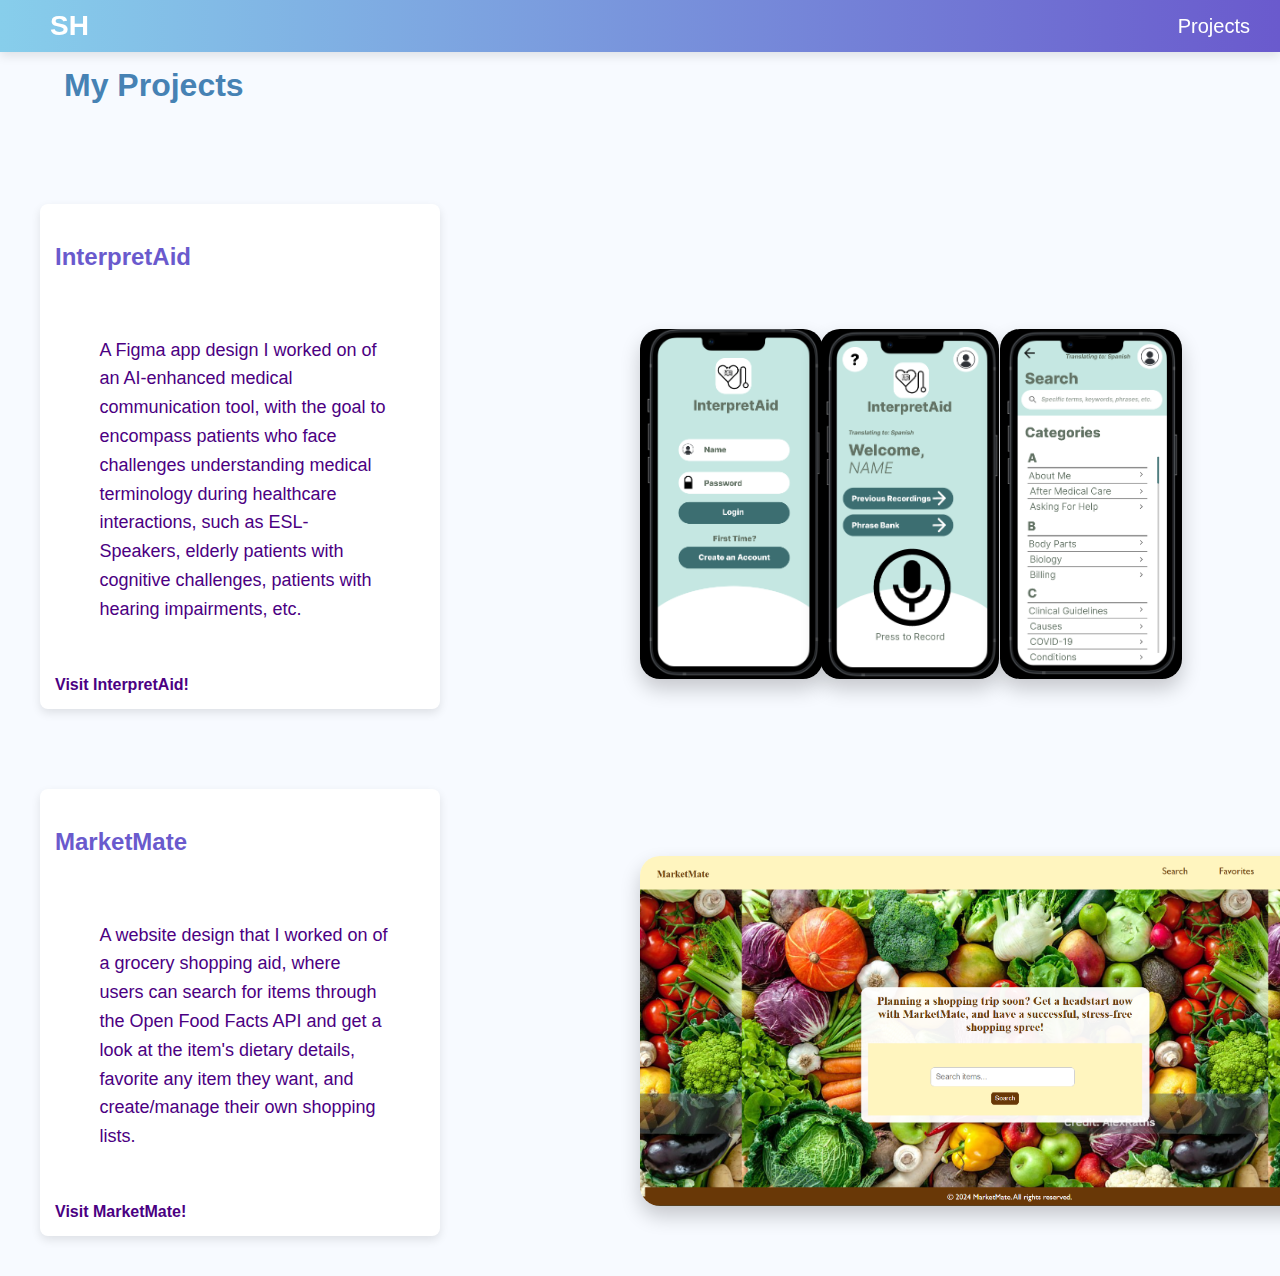
==== projects.html @ dae767b2 "finished projects html and added css styling" ====
<!DOCTYPE html>
<html lang="en">
<head>
    <meta charset="utf-8">
    <meta name="author" content="Shubhangi Handa">
    <meta name="description" content="Webpage about Shubhangi Handa and UX Portfolio">
    <title>Shubhangi Handa Projects</title>
    <link rel="stylesheet" href="style.css">
</head>
<body>
    <header>
        <nav role="navigation">
            <div class="logo"><a href="index.html" class="navigate">SH</a></div>
            <a href="projects.html" class="navigate">Projects</a>
        </nav>
      </header>

    <section class="projects">
        <h2>My Projects</h2>
        
        <div class="project-card">
            <h3>InterpretAid</h3>
            <p>A Figma app design I worked on of an AI-enhanced medical communication tool, with the goal to encompass patients who face challenges understanding medical terminology during healthcare interactions, such as ESL-Speakers, elderly patients with cognitive challenges, patients with hearing impairments, etc.</p>
            <a href="https://www.figma.com/proto/wGIjhaJvgWDik9cv9GhmOf/INFO-468?node-id=206-389&p=f&t=yrDKu70G6YcAYski-1&scaling=scale-down&content-scaling=fixed&page-id=0%3A1&starting-point-node-id=206%3A389&show-proto-sidebar=1" target="_blank">Visit InterpretAid!</a>
        </div>
        <img src="img\Interpretaid1.png" alt="Screenshot of Figma Project" class="interpretaid-image">
        <img src="img\interpretaid2.png" alt="Screenshot of Figma Project" class="interpretaid-image2">
        <img src="img\interpretaid3.png" alt="Screenshot of Figma Project" class="interpretaid-image3">

        <div class="project-card">
            <h3>MarketMate</h3>
            <p>A website design that I worked on of a grocery shopping aid, where users can search for items through the Open Food Facts API and get a look at the item's dietary details, favorite any item they want, and create/manage their own shopping lists. </p>
            <a href="https://marketmate-852fa.web.app/" target="_blank">Visit MarketMate!</a>
        </div>
        <img src="img\marketmatess.png" alt="Screenshot of Website Project" class="marketmate-image">
    </section>
---- style.css ----
body {
    height: 100%;
    font-family: 'Poppins', sans-serif;
    margin: 0;
    background-color: #f7faff;
    color: #333;
}

main {
    text-align: center;
    padding: 100px 10%;
}

h1 {
    color: #6A5ACD;
    padding-top: 5%;
    font-size: 48px;
    font-weight: 800;
    text-shadow: 2px 2px 4px rgba(106, 90, 205, 0.3);
    animation: fadeIn 1s ease-in-out;
    text-align: center;
}

h2 {
    color: #4682B4;
    font-size: 32px;
    font-weight: 700;
    margin-bottom: 20px;
    margin-left: 2%;
}

p {
    max-width: 50%;
    color: #4B0082;
    font-size: 20px;
    font-weight: 500;
    line-height: 1.6;
    margin-left: 2%;
}

/* Navbar */
nav {
    position: fixed;
    width: 100%;
    top: 0;
    background: linear-gradient(to right, #87CEEB, #6A5ACD);
    display: flex;
    justify-content: space-between;
    align-items: center;
    padding: 10px 30px;
    font-size: 20px;
    box-shadow: 0px 4px 10px rgba(0, 0, 0, 0.1);
    box-sizing: border-box;
}

.logo {
    font-size: 28px;
    font-weight: bold;
    color: white;
}

.navigate {
    color: white;
    margin-left: 20px;
    text-decoration: none;
    transition: all 0.3s ease;
}

.navigate:hover {
    text-decoration: underline;
    color: #FFD700;
}

/* Skills Section */
.skills {
    background-color: #f4f7fb;
    padding: 40px 10%;
    border-radius: 15px;
    box-shadow: 0 4px 10px rgba(0, 0, 0, 0.1);
    margin-bottom: 30px;
    transition: all 0.3s ease-in-out;
}

.skills:hover {
    transform: translateY(-5px);
}

.skills h2 {
    color: #6A5ACD;
    font-size: 28px;
    font-weight: 700;
    text-align: center;
    margin-bottom: 20px;
    text-transform: uppercase;
    letter-spacing: 2px;
    animation: fadeInUp 1s ease-out;
}

.skills ul {
    list-style-type: none;
    padding: 0;
    display: flex;
    flex-wrap: wrap;
    justify-content: center;
}

.skills li {
    max-width: 45%;
    color: #4B0082;
    font-size: 22px;
    font-weight: 500;
    line-height: 1.6;
    margin: 10px 15px;
    padding: 10px;
    background-color: #fff;
    border-radius: 8px;
    box-shadow: 0px 4px 8px rgba(0, 0, 0, 0.1);
    transition: all 0.3s ease-in-out;
}

.skills li:hover {
    transform: scale(1.05);
    background-color: #6A5ACD;
    color: white;
    box-shadow: 0px 6px 15px rgba(0, 0, 0, 0.2);
}

@keyframes fadeInUp {
    from {
        opacity: 0;
        transform: translateY(30px);
    }
    to {
        opacity: 1;
        transform: translateY(0);
    }
}

/* Image Styling */
img {
    max-height: 350px;
    border-radius: 20px;
    margin-left: 80%;
    margin-top: -20%;
    box-shadow: 0 10px 20px rgba(0, 0, 0, 0.2);
    transition: transform 0.3s ease-in-out;
}

img:hover {
    transform: scale(1.05);
}

/* Animations */
@keyframes fadeIn {
    from { opacity: 0; transform: translateY(-20px); }
    to { opacity: 1; transform: translateY(0); }
}

/* See Projects Section */
.seeprojects {
    background-color: #f4f7fb;
    padding: 50px 20px;
    border-radius: 15px;
    text-align: center;
    box-shadow: 0 4px 10px rgba(0, 0, 0, 0.1);
    margin-top: 40px;
    transition: transform 0.3s ease-in-out;
}

.seeprojects:hover {
    transform: translateY(-5px);
}

.seeprojects h2 {
    font-size: 32px;
    color: #6A5ACD;
    font-weight: 700;
    margin-bottom: 20px;
    text-transform: uppercase;
    letter-spacing: 2px;
    animation: fadeInUp 1s ease-out;
}


.seeprojects p {
    font-size: 18px;
    color: #4B0082;
    font-weight: 400;
    margin-bottom: 30px;
    max-width: 100%;
}

.seeprojects .btn {
    background-color: #6A5ACD;
    color: white;
    padding: 15px 30px;
    font-size: 18px;
    text-decoration: none;
    border-radius: 8px;
    font-weight: 600;
    transition: background-color 0.3s ease-in-out;
}

.seeprojects .btn:hover {
    background-color: #4B0082;
    box-shadow: 0 4px 10px rgba(0, 0, 0, 0.2);
}

/* Keyframe Animation for Heading */
@keyframes fadeInUp {
    from {
        opacity: 0;
        transform: translateY(30px);
    }
    to {
        opacity: 1;
        transform: translateY(0);
    }
}

/* Projects Section Styling */
.projects {
    display: flex;
    flex-wrap: wrap; /* Allows the cards to wrap into the next row */
    justify-content: space-between; /* Space between the cards */
    margin: 20px;
    padding: 20px;
}

.project-card {
    background-color: #fff;
    border-radius: 8px;
    box-shadow: 0 4px 10px rgba(0, 0, 0, 0.1);
    width: 50%; /* Each card takes up 48% of the container’s width */
    padding: 15px;
    transition: transform 0.3s ease-in-out;
    min-height: 300px; /* Ensures there's enough height for image and content */
    display: flex;
    flex-direction: column;
    margin-top: 80px;
    margin-right: 800px;
}

.project-card:hover {
    transform: translateY(-5px);  /* Hover effect for the cards */
}

.interpretaid-image {
    max-height: 350px;
    border-radius: 20px;
    margin-left: 50%;
    margin-top: -380px;
}

.interpretaid-image2 {
    max-height: 350px;
    border-radius: 20px;
    margin-left: 65%;
    margin-top: -380px;
}

.interpretaid-image3 {
    max-height: 350px;
    border-radius: 20px;
    margin-left: 80%;
    margin-top: -380px;
}


.marketmate-image {
    max-height: 350px;
    border-radius: 20px;
    margin-left: 50%;
    margin-top: -380px;
}

.project-card h3 {
    font-size: 1.5rem;
    color: #6A5ACD;
    margin-bottom: 10px;
}

.project-card p {
    color: #4B0082;
    font-size: 18px;
    margin-bottom: 15px;
    max-width: max-content;
    padding: 10%;
}

.project-card a {
    color: #4B0082;
    text-decoration: none;
    font-weight: bold;
    transition: color 0.2s ease-in-out;
}

.project-card a:hover {
    color: #6A5ACD;
}
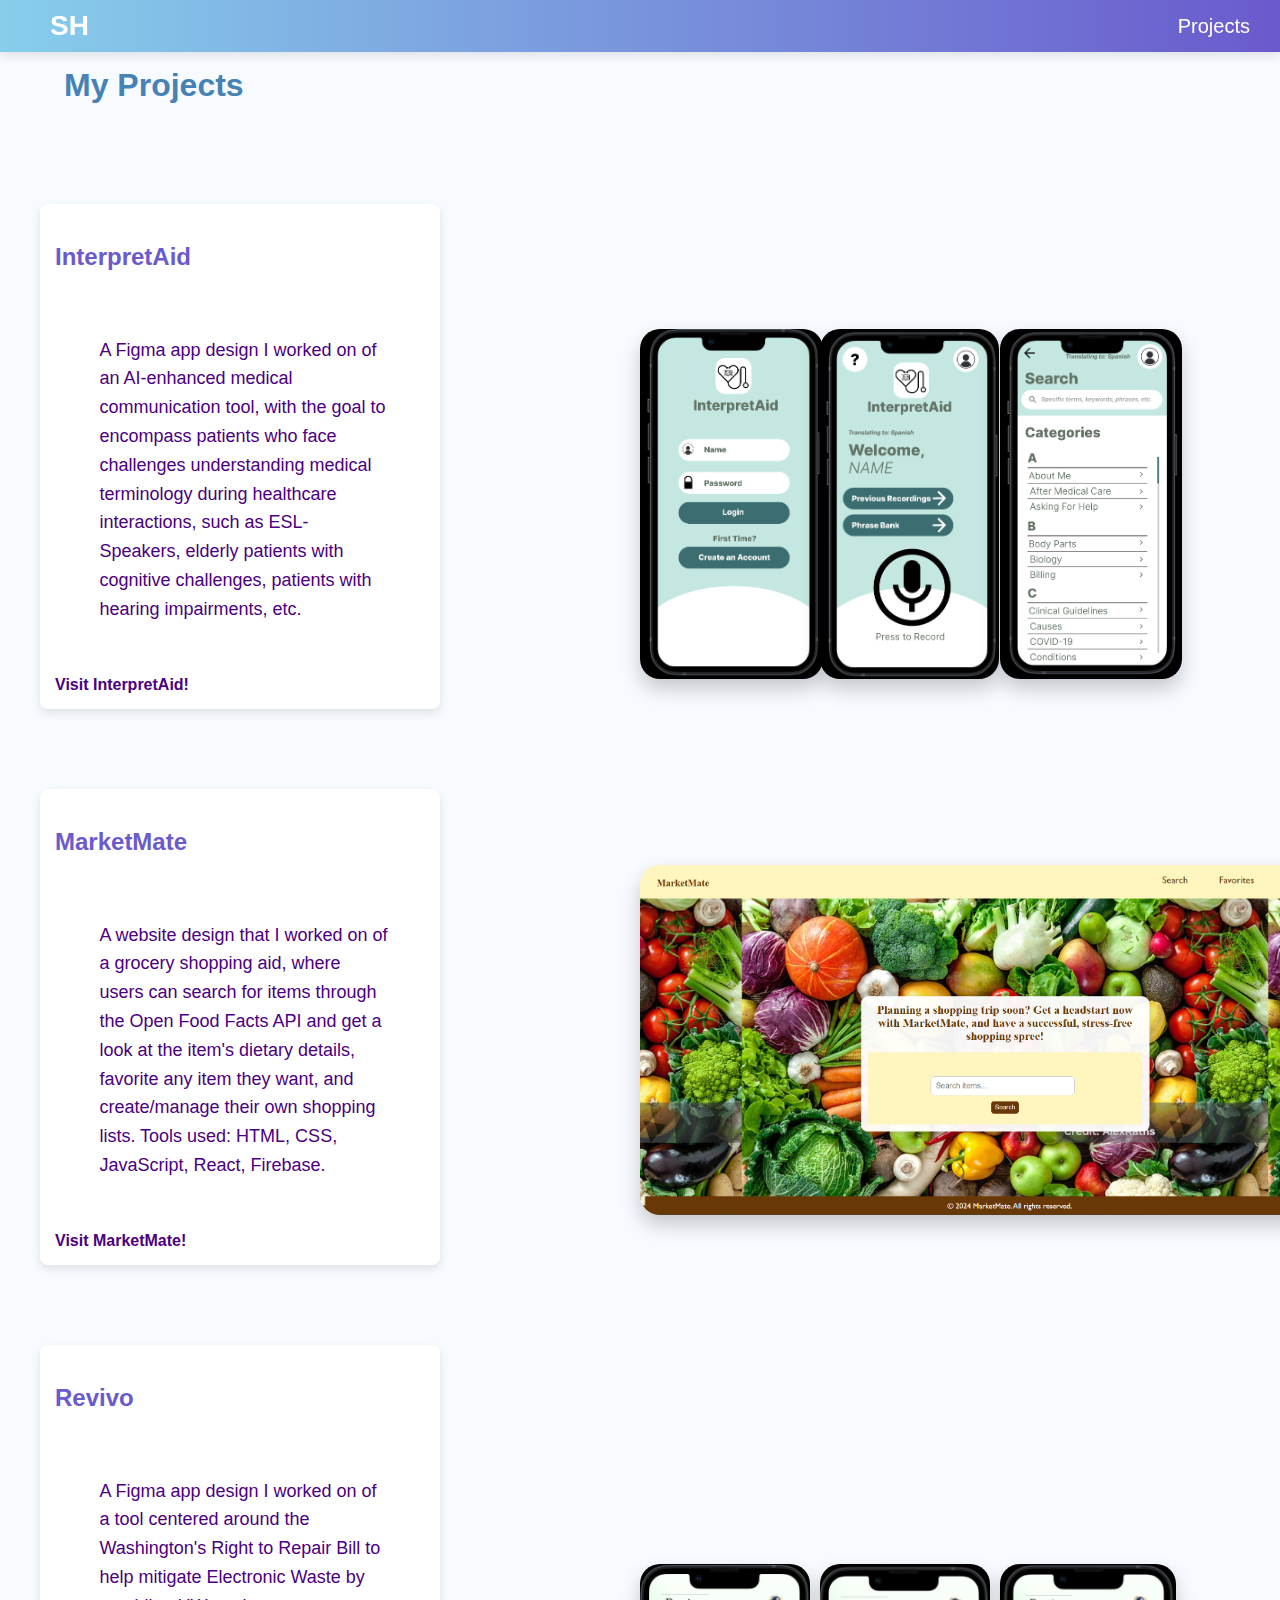
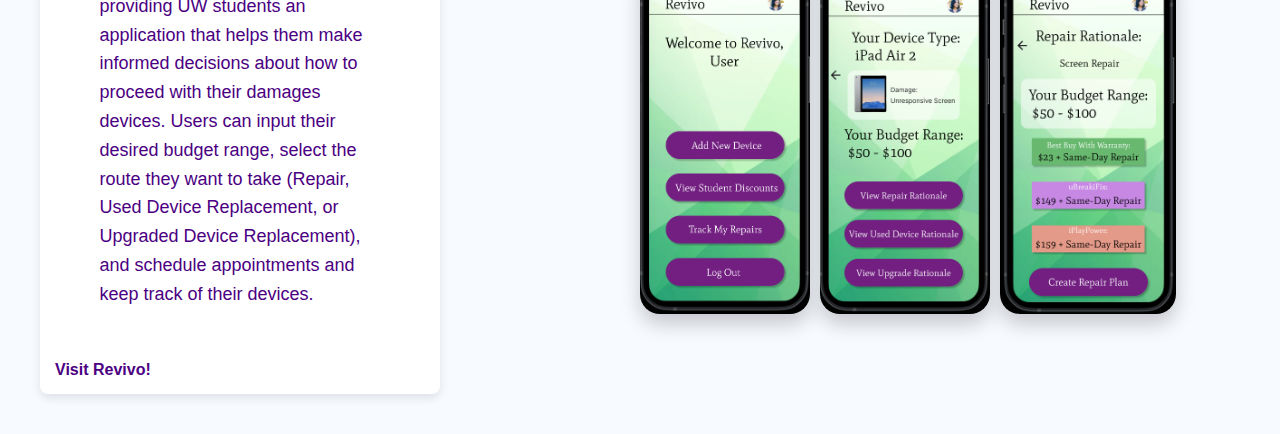
==== commit 8358d5c3: "added another project card, added css styling" ====
--- a/projects.html
+++ b/projects.html
@@ -29,9 +29,18 @@
 
         <div class="project-card">
             <h3>MarketMate</h3>
-            <p>A website design that I worked on of a grocery shopping aid, where users can search for items through the Open Food Facts API and get a look at the item's dietary details, favorite any item they want, and create/manage their own shopping lists. </p>
+            <p>A website design that I worked on of a grocery shopping aid, where users can search for items through the Open Food Facts API and get a look at the item's dietary details, favorite any item they want, and create/manage their own shopping lists. Tools used: HTML, CSS, JavaScript, React, Firebase.</p>
             <a href="https://marketmate-852fa.web.app/" target="_blank">Visit MarketMate!</a>
         </div>
         <img src="img\marketmatess.png" alt="Screenshot of Website Project" class="marketmate-image">
+
+        <div class="project-card">
+            <h3>Revivo</h3>
+            <p>A Figma app design I worked on of a tool centered around the Washington's Right to Repair Bill to help mitigate Electronic Waste by providing UW students an application that helps them make informed decisions about how to proceed with their damages devices. Users can input their desired budget range, select the route they want to take (Repair, Used Device Replacement, or Upgraded Device Replacement), and schedule appointments and keep track of their devices. </p>
+            <a href="https://www.figma.com/proto/0FlEqTnLaHVyFTnfLRvJ4r/Revivo?node-id=189-1318&starting-point-node-id=189%3A1318&t=KUo39eZOcSBiTTgb-1" target="_blank">Visit Revivo!</a>
+        </div>
+        <img src="img\Revivo1.png" alt="Screenshot of Figma Project" class="Revivo1-image">
+        <img src="img\Revivo2.png" alt="Screenshot of Figma Project" class="Revivo2-image2">
+        <img src="img\Revivo3.png" alt="Screenshot of Figma Project" class="Revivo3-image3">
     </section>
     --- a/style.css
+++ b/style.css
@@ -271,7 +271,28 @@
     max-height: 350px;
     border-radius: 20px;
     margin-left: 50%;
-    margin-top: -380px;
+    margin-top: -400px;
+}
+
+.Revivo1-image {
+    max-height: 350px;
+    border-radius: 20px;
+    margin-left: 50%;
+    margin-top: -430px;
+}
+
+.Revivo2-image2 {
+    max-height: 350px;
+    border-radius: 20px;
+    margin-left: 65%;
+    margin-top: -430px;
+}
+
+.Revivo3-image3 {
+    max-height: 350px;
+    border-radius: 20px;
+    margin-left: 80%;
+    margin-top: -430px;
 }
 
 .project-card h3 {
